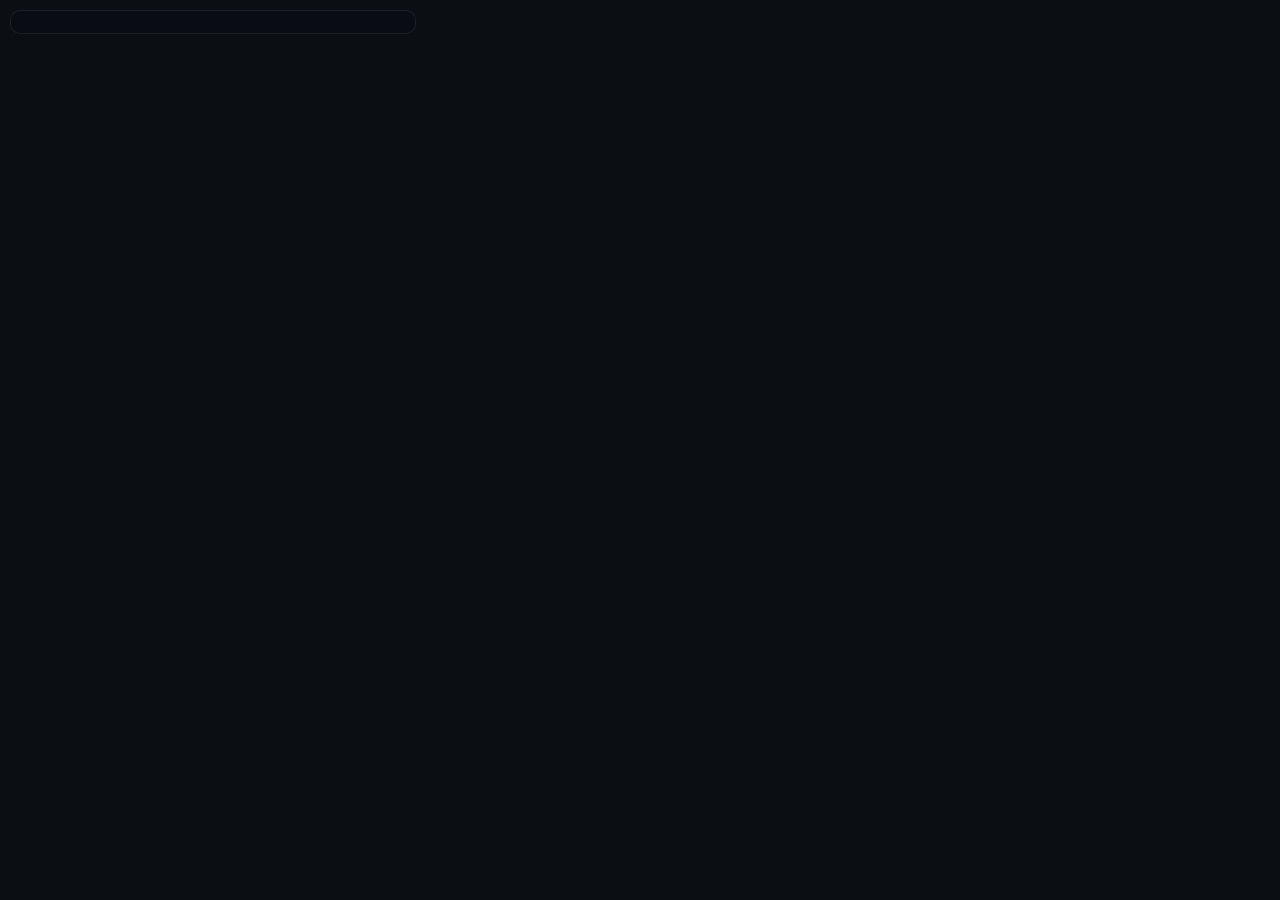
==== index.html @ c25ab72a "Improve graph visibility with white background and darker colors - Change graph background from dark" ====
<!DOCTYPE html>
<html lang="en">
<head>
  <meta charset="UTF-8" />
  <meta name="viewport" content="width=device-width,initial-scale=1,maximum-scale=1,user-scalable=no" />
  <title>BCM Spectrum Simulator</title>
  <script src="https://cdn.jsdelivr.net/npm/p5@1.9.2/lib/p5.min.js"></script>
  <script src="simulation.js"></script>
  <style>
    body { margin: 0; background:#0b0f14; color:#e8eef6; font-family: ui-sans-serif, system-ui, -apple-system, Segoe UI, Roboto, Arial; overflow: hidden; -webkit-tap-highlight-color: transparent; }

    .panel {
      position: fixed;
      left: 10px;
      top: 10px;
      width: 380px;
      background: rgba(10,14,20,0.92);
      border: 1px solid rgba(255,255,255,0.08);
      border-radius: 10px;
      padding: 12px 12px 10px;
      backdrop-filter: blur(8px);
      max-height: calc(100vh - 40px);
      overflow-y: auto;
      transition: transform 0.3s ease, opacity 0.3s ease;
      z-index: 1000;
    }

    .panel.collapsed {
      transform: translateX(calc(-100% - 20px));
      opacity: 0;
      pointer-events: none;
    }

    .panel-toggle {
      position: fixed;
      left: 10px;
      top: 10px;
      width: 44px;
      height: 44px;
      background: rgba(10,14,20,0.92);
      border: 1px solid rgba(255,255,255,0.12);
      border-radius: 8px;
      cursor: pointer;
      display: none;
      align-items: center;
      justify-content: center;
      z-index: 1001;
      backdrop-filter: blur(8px);
      font-size: 20px;
      color: #e8eef6;
      user-select: none;
      transition: left 0.3s ease;
      -webkit-tap-highlight-color: transparent;
      touch-action: manipulation;
    }

    .panel-toggle:active {
      background: #2d3d52;
    }

    .panel-toggle.panel-open {
      left: calc(min(100vw - 24px, 360px) - 44px - 10px);
    }

    .row { display:flex; justify-content:space-between; gap:10px; align-items:center; margin: 6px 0; }
    .row label { font-size: 12px; opacity: 0.9; flex-shrink: 0; }
    .row .val { font-size: 12px; opacity: 0.85; min-width: 50px; text-align:right; }
    .row input[type="range"] { flex: 1; max-width: 180px; }
    .btns { display:flex; gap:8px; margin-top:10px; flex-wrap:wrap; }
    button { background:#1b2432; color:#e8eef6; border:1px solid rgba(255,255,255,0.12); border-radius:8px; padding:7px 12px; cursor:pointer; font-size: 12px; min-height: 32px; touch-action: manipulation; }
    button:hover { background:#243247; }
    button:active { background:#2d3d52; }
    .hint { font-size: 11px; opacity: 0.75; line-height: 1.4; margin-top: 10px; padding-top: 10px; border-top: 1px solid rgba(255,255,255,0.08); }
    .mono { font-family: ui-monospace, SFMono-Regular, Menlo, Monaco, Consolas, monospace; }
    .section-title { font-size: 11px; text-transform: uppercase; letter-spacing: 0.05em; opacity: 0.6; margin: 12px 0 6px; }
    .inspector {
      margin-top: 12px;
      border-top: 1px solid rgba(255,255,255,0.10);
      padding-top: 10px;
    }
    .inspector h3 {
      margin: 0 0 8px;
      font-size: 11px;
      letter-spacing: 0.02em;
      opacity: 0.8;
      text-transform: uppercase;
    }
    .inspector pre {
      margin: 0;
      max-height: 200px;
      overflow: auto;
      font-size: 10px;
      line-height: 1.35;
      padding: 8px;
      border-radius: 6px;
      background: rgba(255,255,255,0.04);
      border: 1px solid rgba(255,255,255,0.06);
      white-space: pre-wrap;
      word-break: break-word;
    }
    canvas { display:block; }

    /* Mobile Responsive Styles */
    @media (max-width: 768px) {
      .panel {
        left: 0;
        top: 0;
        width: calc(100vw - 24px);
        max-width: 360px;
        max-height: calc(100vh - 20px);
        border-radius: 0 10px 10px 0;
      }

      .panel-toggle {
        display: flex;
        left: 10px;
      }

      .panel-toggle.panel-open {
        left: calc(min(100vw - 24px, 360px) - 54px);
      }

      .panel.collapsed + .panel-toggle {
        background: rgba(10,14,20,0.8);
      }

      .row {
        flex-wrap: wrap;
      }

      .row label {
        flex-basis: 100%;
        margin-bottom: 4px;
      }

      .row input[type="range"] {
        max-width: none;
      }

      button {
        flex: 1;
        min-width: 80px;
        padding: 10px 12px;
        font-size: 13px;
        min-height: 40px;
      }

      .btns {
        gap: 6px;
      }

      .hint {
        font-size: 10px;
      }
    }

    @media (max-width: 480px) {
      .panel {
        max-width: calc(100vw - 20px);
        padding: 10px;
      }

      .row label {
        font-size: 11px;
      }

      .row .val {
        font-size: 11px;
      }

      button {
        font-size: 12px;
        padding: 9px 10px;
      }

      .section-title {
        font-size: 10px;
        margin: 10px 0 4px;
      }
    }
  </style>
</head>
<body>
  <div class="panel" id="ui"></div>
  <div class="panel-toggle" id="panelToggle">☰</div>

<script>
/**
 * BCM Spectrum Simulator - Visual Layer
 * Uses simulation.js for core logic
 */

// ========================
// State
// ========================

let sim = null;
let explosions = [];
let paused = false;
let showHud = true;

// UI elements
let sliders = {};
let btnPause, btnReset, btnHud, btnDownload, btnTimeRange;

// Inspector state
let inspectorPre = null;
let selectedType = null;
let selectedId = null;

// Touch state for double-tap detection
let lastTapTime = 0;
const DOUBLE_TAP_DELAY = 300;

// Time-series graph state
let timeSeriesRange = 100; // 100 or 1000 days

// Config (local copy for UI binding, plus visual-specific settings)
let CFG = {
  ...BCMSimulator.DEFAULT_CFG,
  // Visual settings not in simulation module
  backgroundFade: 28,
  drawTrails: false,
  ticksPerFrame: 6,
  telemetryBins: 36,
  vaultKeyTTLBoost: 1.35,
  enableModes: true
};

// ========================
// p5.js Setup
// ========================

function setup() {
  createCanvas(windowWidth, windowHeight);
  colorMode(HSB, 360, 100, 100, 1);
  noStroke();
  initUI();
  initPanelToggle();
  initSimulation();
  background(220, 35, 8);
}

function windowResized() {
  resizeCanvas(windowWidth, windowHeight);
}

function initSimulation() {
  sim = new BCMSimulator.Simulation(CFG);
  sim.init();
  explosions = [];
  paused = false;
  btnPause.html("Pause");
  selectedType = null;
  selectedId = null;
  renderInspector();
}

// ========================
// Main Draw Loop
// ========================

function draw() {
  // Background fade
  fill(220, 35, 8, CFG.backgroundFade / 255);
  rect(0, 0, width, height);

  // Run simulation
  if (!paused) {
    for (let i = 0; i < CFG.ticksPerFrame; i++) {
      sim.stepTick();
      if (sim.lastExplosions && sim.lastExplosions.length) {
        for (const v of sim.lastExplosions) {
          spawnExplosion(v);
        }
        sim.lastExplosions.length = 0;
      }
    }
  }

  // Update explosion ages
  for (const e of explosions) e.age += 1;
  explosions = explosions.filter(e => e.age < e.life);

  // Draw voids
  drawVoids();

  // Draw explosions
  drawExplosions();

  // Draw agents
  drawAgents();

  // Draw selection highlight
  drawSelection();

  // Draw HUD
  if (showHud) {
    drawHUD();
  }

  // Apply UI changes
  applyUI();
}

// ========================
// Drawing Functions
// ========================

function drawVoids() {
  for (const v of sim.voids) {
    if (v.state !== "active") continue;

    const px = map(v.x, 0, CFG.arenaSize, 0, width);
    const py = map(v.y, 0, CFG.arenaSize, 0, height);
    const hue = v.val;
    const urg = v.urgency();
    const bright = BCMSimulator.clamp(30 + urg / 2, 30, 100);

    // Draw X shape for voids
    stroke(hue, 80, bright, 0.9);
    strokeWeight(2);
    line(px - 6, py - 6, px + 6, py + 6);
    line(px - 6, py + 6, px + 6, py - 6);
    noStroke();
  }
}

function spawnExplosion(v) {
  const sparks = [];
  const sparkCount = 18;
  for (let i = 0; i < sparkCount; i++) {
    sparks.push({
      a: Math.random() * TWO_PI,
      r: 0.35 + Math.random() * 0.85,
      w: 0.6 + Math.random() * 1.8,
      delay: Math.random() * 0.18
    });
  }

  explosions.push({
    x: v.x,
    y: v.y,
    age: 0,
    life: 36,
    hue: v.val,
    sparks
  });
}

function drawExplosions() {
  if (!explosions.length) return;
  const maxR = map(CFG.blastRadius, 0, CFG.arenaSize, 0, Math.min(width, height));

  for (const e of explosions) {
    const px = map(e.x, 0, CFG.arenaSize, 0, width);
    const py = map(e.y, 0, CFG.arenaSize, 0, height);
    const t = BCMSimulator.clamp(e.age / e.life, 0, 1);
    const te = easeOutCubic(t);
    const ringR = lerp(8, maxR, te);

    push();
    blendMode(ADD);

    // Expanding glow
    noStroke();
    fill(e.hue, 80, 100, 0.38 * (1 - t));
    circle(px, py, ringR * 2.1);

    // Shock ring
    stroke(e.hue, 40, 100, 0.6 * (1 - t));
    strokeWeight(2 + 3 * (1 - t));
    noFill();
    circle(px, py, ringR * 2);

    // Core flash
    noStroke();
    fill(0, 0, 100, 0.7 * (1 - t));
    circle(px, py, lerp(22, 4, te));

    // Sparks
    stroke(e.hue, 90, 100, 0.8 * (1 - t));
    for (const s of e.sparks) {
      const sp = (t - s.delay) / (1 - s.delay);
      if (sp <= 0) continue;
      const tt = BCMSimulator.clamp(sp, 0, 1);
      const len = maxR * s.r * tt;
      const sx = px + Math.cos(s.a) * (len * 0.2);
      const sy = py + Math.sin(s.a) * (len * 0.2);
      const ex = px + Math.cos(s.a) * len;
      const ey = py + Math.sin(s.a) * len;
      strokeWeight(s.w * (1 - tt));
      line(sx, sy, ex, ey);
    }

    pop();
  }
}

function drawAgents() {
  for (const a of sim.agents) {
    if (!a.alive) continue;

    const px = map(a.x, 0, CFG.arenaSize, 0, width);
    const py = map(a.y, 0, CFG.arenaSize, 0, height);

    // Calculate stress level from remembered voids
    let maxUrg = 0;
    for (const m of a.voidMem) maxUrg = Math.max(maxUrg, m.urgency || 0);
    const t = BCMSimulator.clamp(maxUrg / 100.0, 0, 1);

    // Hue: blue (calm) -> red (stressed)
    const hue = lerpHue(220, 0, t);
    const alpha = a.sleeping ? 0.25 : 0.75;

    // Mode affects saturation and brightness
    const sat = a.sleeping ? 10 : (a.mode === "vault" ? 55 : 75);
    const bri = a.sleeping ? 70 : (a.mode === "vault" ? 85 : 92);

    fill(hue, sat, bri, alpha);
    circle(px, py, a.sleeping ? 7 : 9);

    // Mode indicator - distinct shapes for visibility
    if (!a.sleeping) {
      if (a.mode === "vault") {
        // Green diamond for vault (key storage)
        fill(140, 80, 95, 1.0);
        stroke(140, 90, 60, 1.0);
        strokeWeight(1);
        push();
        translate(px + 8, py - 8);
        rotate(PI / 4);
        rectMode(CENTER);
        rect(0, 0, 6, 6);
        pop();
        noStroke();
      } else {
        // Orange/yellow circle for router (information sharing)
        fill(35, 90, 100, 1.0);
        stroke(25, 100, 70, 1.0);
        strokeWeight(1);
        circle(px + 8, py - 8, 7);
        noStroke();
      }
    }
  }
}

function drawSelection() {
  if (selectedType === "agent") {
    const a = sim.agents.find(x => x.id === selectedId);
    if (a) {
      const px = map(a.x, 0, CFG.arenaSize, 0, width);
      const py = map(a.y, 0, CFG.arenaSize, 0, height);
      noFill();
      stroke(0, 0, 100, 0.9);
      strokeWeight(2);
      circle(px, py, 18);
      noStroke();
    }
  } else if (selectedType === "void") {
    const v = sim.voidMap.get(selectedId);
    if (v && v.state === "active") {
      const px = map(v.x, 0, CFG.arenaSize, 0, width);
      const py = map(v.y, 0, CFG.arenaSize, 0, height);
      noFill();
      stroke(0, 0, 100, 0.9);
      strokeWeight(2);
      circle(px, py, 22);
      noStroke();
    }
  }
}

function drawHUD() {
  const pop = sim.agents.length;
  const voids = sim.voids.filter(v => v.state === "active").length;
  const active = sim.agents.filter(a => a.alive && !a.sleeping).length;
  const vaults = sim.agents.filter(a => a.mode === "vault").length;
  const routers = sim.agents.filter(a => a.mode === "router").length;

  const ent = sim.computeEntropyProxy();
  const cov = sim.computeCoverage();

  // Responsive HUD sizing
  const isMobile = width < 768;
  const hudWidth = isMobile ? Math.min(width - 20, 280) : 350;
  const timeSeriesHeight = isMobile ? 100 : 140;
  const baseHudHeight = isMobile ? 135 : 155;
  const hudHeight = baseHudHeight + timeSeriesHeight + 10;
  const fontSize = isMobile ? 10 : 12;
  const hudX = width - hudWidth - 10;
  const hudY = 10;

  // Background panel
  fill(0, 0, 100, 0.88);
  rect(hudX, hudY, hudWidth, hudHeight, 10);

  // Text
  fill(220, 20, 10, 1);
  textSize(fontSize);
  textAlign(LEFT, TOP);

  const stats = sim.currentDayStats;

  let content;
  if (isMobile) {
    // Compact mobile version
    content = `Day: ${sim.day}  Tick: ${sim.tick}\n` +
      `Pop: ${pop}  Active: ${active}\n` +
      `V:${vaults} R:${routers}  Voids: ${voids}\n` +
      `Entropy: ${ent.toFixed(0)}  Cov: ${(cov * 100).toFixed(1)}%\n` +
      `Tel: ${sim.dayStats.length} days  [${timeSeriesRange}d]`;
  } else {
    // Full desktop version
    const bhLine = stats
      ? `Behavior: shareGate=${stats.behavior.shareSuppressedByGate} routerGenSkip=${stats.behavior.routerGenSolveSkipped}`
      : "Behavior: (n/a)";

    content = `Day: ${sim.day}   Tick: ${sim.tick}\n` +
      `Pop: ${pop}   Active: ${active}\n` +
      `Modes: vault=${vaults} router=${routers}\n` +
      `Voids: ${voids}   Entropy~: ${ent.toFixed(0)}\n` +
      `Coverage: ${(cov * 100).toFixed(1)}%\n` +
      `${bhLine}\n` +
      `Telemetry days: ${sim.dayStats.length}  [Range: ${timeSeriesRange}d]`;
  }

  text(content, hudX + 10, hudY + 8);

  // Spectrum mini-chart
  const spectrumY = hudY + baseHudHeight - 18;
  drawSpectrumChart(hudX + 10, spectrumY, hudWidth - 20, isMobile ? 12 : 14);

  // Time-series emergence graphs
  const graphY = hudY + baseHudHeight + 5;
  drawTimeSeriesGraphs(hudX + 10, graphY, hudWidth - 20, timeSeriesHeight - 10);
}

function drawTimeSeriesGraphs(x0, y0, w, h) {
  const dayData = sim.dayStats;
  if (dayData.length < 2) {
    // Not enough data yet
    fill(220, 15, 30, 0.8);
    textSize(11);
    textAlign(CENTER, CENTER);
    text("Collecting data...", x0 + w / 2, y0 + h / 2);
    textAlign(LEFT, TOP);
    return;
  }

  // Determine visible range
  const rangeEnd = dayData.length;
  const rangeStart = Math.max(0, rangeEnd - timeSeriesRange);
  const visibleData = dayData.slice(rangeStart, rangeEnd);

  if (visibleData.length < 2) return;

  // Graph layout: 3 stacked mini-graphs
  const graphCount = 3;
  const graphH = (h - 20) / graphCount;
  const graphGap = 2;

  // Graph 1: Coverage (0-100%)
  drawMiniGraph(
    x0, y0, w, graphH,
    visibleData,
    d => (d.coverage || 0) * 100,
    { label: "Coverage %", color: [140, 70, 85], min: 0, max: 100 }
  );

  // Graph 2: Solve vs Explode rate
  drawMiniGraph(
    x0, y0 + graphH + graphGap, w, graphH,
    visibleData,
    d => {
      const total = (d.voids?.solved || 0) + (d.voids?.exploded || 0);
      if (total === 0) return 50;
      return ((d.voids?.solved || 0) / total) * 100;
    },
    { label: "Solve Rate %", color: [200, 60, 80], min: 0, max: 100 }
  );

  // Graph 3: Population
  const maxPop = Math.max(...visibleData.map(d => d.popEnd || 0), 10);
  drawMiniGraph(
    x0, y0 + 2 * (graphH + graphGap), w, graphH,
    visibleData,
    d => d.popEnd || 0,
    { label: "Population", color: [30, 70, 85], min: 0, max: maxPop }
  );

  // X-axis label (day range) - dark text
  fill(220, 15, 25, 0.9);
  textSize(9);
  textAlign(LEFT, TOP);
  const startDay = visibleData[0]?.day || 0;
  const endDay = visibleData[visibleData.length - 1]?.day || 0;
  text(`Day ${startDay}`, x0, y0 + h - 10);
  textAlign(RIGHT, TOP);
  text(`Day ${endDay}`, x0 + w, y0 + h - 10);
  textAlign(LEFT, TOP);
}

function drawMiniGraph(x0, y0, w, h, data, accessor, opts) {
  const { label, color, min, max } = opts;
  const [hue, sat, bri] = color;

  // White background
  fill(0, 0, 98, 0.95);
  noStroke();
  rect(x0, y0, w, h, 3);

  // Reference lines at 25%, 50%, 75% for percentage graphs
  if (max === 100) {
    stroke(220, 5, 75, 0.6);
    strokeWeight(0.5);
    for (const pct of [25, 50, 75]) {
      const ly = y0 + h - (pct / 100) * h;
      line(x0, ly, x0 + w, ly);
    }
  }

  // Draw the line - darker, more saturated
  stroke(hue, sat + 10, bri - 30, 1);
  strokeWeight(2);
  noFill();
  beginShape();
  for (let i = 0; i < data.length; i++) {
    const val = accessor(data[i]);
    const clampedVal = Math.max(min, Math.min(max, val));
    const px = x0 + (i / (data.length - 1)) * w;
    const py = y0 + h - ((clampedVal - min) / (max - min)) * h;
    vertex(px, py);
  }
  endShape();
  noStroke();

  // Current value dot
  const lastVal = accessor(data[data.length - 1]);
  const clampedLast = Math.max(min, Math.min(max, lastVal));
  const lastX = x0 + w;
  const lastY = y0 + h - ((clampedLast - min) / (max - min)) * h;
  fill(hue, sat + 10, bri - 30, 1);
  ellipse(lastX - 2, lastY, 6, 6);

  // Label - dark text on white background
  fill(hue, sat + 10, 25, 1);
  textSize(9);
  textAlign(LEFT, TOP);
  text(`${label}: ${lastVal.toFixed(1)}`, x0 + 3, y0 + 2);
}

function drawSpectrumChart(x0, y0, w, h) {
  const bins = CFG.telemetryBins || 36;
  const vb = new Array(bins).fill(0);
  const kb = new Array(bins).fill(0);

  for (const v of sim.voids) {
    if (v.state !== "active") continue;
    const idx = Math.floor((v.val / 360) * bins);
    vb[BCMSimulator.clamp(idx, 0, bins - 1)]++;
  }

  for (const a of sim.agents) {
    for (const k of a.keys) {
      const idx = Math.floor((k.val / 360) * bins);
      kb[BCMSimulator.clamp(idx, 0, bins - 1)]++;
    }
  }

  const maxV = Math.max(1, ...vb);
  const maxK = Math.max(1, ...kb);

  // Void histogram bars
  for (let i = 0; i < bins; i++) {
    const x = x0 + (i / bins) * w;
    const bw = w / bins;
    const hh = (vb[i] / maxV) * h;
    fill(i * (360 / bins), 70, 90, 0.55);
    rect(x, y0 + (h - hh), bw, hh);
  }

  // Key distribution line
  stroke(120, 10, 95, 0.8);
  strokeWeight(1);
  noFill();
  beginShape();
  for (let i = 0; i < bins; i++) {
    const x = x0 + (i + 0.5) / bins * w;
    const yy = y0 + h - (kb[i] / maxK) * h;
    vertex(x, yy);
  }
  endShape();
  noStroke();
}

function lerpHue(h1, h2, t) {
  return h1 + (h2 - h1) * t;
}

function easeOutCubic(t) {
  return 1 - Math.pow(1 - t, 3);
}

// ========================
// UI Controls
// ========================

function initUI() {
  const ui = select("#ui");
  ui.html("");

  const mkSlider = (name, label, min, max, value, step = 1) => {
    const row = createDiv("").addClass("row").parent(ui);
    createElement("label", label).parent(row);
    const s = createSlider(min, max, value, step).parent(row);
    const v = createSpan(String(value)).addClass("val mono").parent(row);
    sliders[name] = { s, v };
  };

  createElement("div", "Simulation").addClass("section-title").parent(ui);
  mkSlider("ticksPerFrame", "Speed", 1, 40, CFG.ticksPerFrame, 1);
  mkSlider("targetVoids", "Target voids", 5, 100, CFG.targetVoids, 1);
  mkSlider("voidHp", "Void HP", 1, 160, CFG.voidHp, 1);
  mkSlider("maxPop", "Max population", 10, 500, CFG.maxPop, 10);

  createElement("div", "Keys & Memory").addClass("section-title").parent(ui);
  mkSlider("maxMem", "Memory capacity", 10, 200, CFG.maxMem, 5);
  mkSlider("keyTTLMax", "Key TTL (days)", 2, 60, CFG.keyTTLMax, 1);
  mkSlider("matchEps", "Match tolerance", 0, 12, CFG.matchEps, 1);

  createElement("div", "Explosions").addClass("section-title").parent(ui);
  mkSlider("blastRadius", "Blast radius", 40, 260, CFG.blastRadius, 5);
  mkSlider("kDeath", "Blast lethality", 0.00, 0.60, CFG.kDeath, 0.01);

  // Buttons
  const btnRow = createDiv("").addClass("btns").parent(ui);
  btnPause = createButton("Pause").parent(btnRow).mousePressed(() => {
    paused = !paused;
    btnPause.html(paused ? "Resume" : "Pause");
  });
  btnReset = createButton("Reset").parent(btnRow).mousePressed(() => {
    initSimulation();
  });
  btnHud = createButton("Toggle HUD").parent(btnRow).mousePressed(() => {
    showHud = !showHud;
  });
  btnDownload = createButton("Download Telemetry").parent(btnRow).mousePressed(() => {
    downloadTelemetry();
  });
  btnTimeRange = createButton("Graph: 100d").parent(btnRow).mousePressed(() => {
    timeSeriesRange = timeSeriesRange === 100 ? 1000 : 100;
    btnTimeRange.html(`Graph: ${timeSeriesRange}d`);
  });

  // Hints
  createDiv(`<div class="hint">
    <b>Controls:</b> Space=pause, R=reset, Click/Tap=inspect<br/>
    <b>Mobile:</b> Double-tap canvas to pause/resume<br/>
    <b>Agent color:</b> <span style="color:#7af">●</span> Calm
    <span style="color:#f77">●</span> Stressed
    <span style="color:#888">●</span> Sleeping<br/>
    <b>Mode marker:</b> <span style="color:#5d5; font-weight:bold">◆</span> Vault (diverse keys)
    <span style="color:#fa0">●</span> Router (clustered)<br/>
    <b>X</b> = Void (color = spectrum type, brightness = urgency)
  </div>`).parent(ui);

  // Inspector
  initInspectorUI(ui);
}

function initPanelToggle() {
  const toggleBtn = document.getElementById("panelToggle");
  const panel = document.getElementById("ui");
  let panelCollapsed = false;

  toggleBtn.addEventListener("click", (e) => {
    e.stopPropagation();
    e.preventDefault();
    panelCollapsed = !panelCollapsed;
    if (panelCollapsed) {
      panel.classList.add("collapsed");
      toggleBtn.textContent = "☰";
      toggleBtn.classList.remove("panel-open");
    } else {
      panel.classList.remove("collapsed");
      toggleBtn.textContent = "✕";
      toggleBtn.classList.add("panel-open");
    }
  });

  // Also handle touch events explicitly
  toggleBtn.addEventListener("touchend", (e) => {
    e.stopPropagation();
    e.preventDefault();
    panelCollapsed = !panelCollapsed;
    if (panelCollapsed) {
      panel.classList.add("collapsed");
      toggleBtn.textContent = "☰";
      toggleBtn.classList.remove("panel-open");
    } else {
      panel.classList.remove("collapsed");
      toggleBtn.textContent = "✕";
      toggleBtn.classList.add("panel-open");
    }
  });

  // Auto-collapse on mobile initially
  if (window.innerWidth <= 768) {
    panelCollapsed = true;
    panel.classList.add("collapsed");
    toggleBtn.textContent = "☰";
  }
}

function applyUI() {
  const get = (k) => sliders[k].s.value();

  CFG.ticksPerFrame = Number(get("ticksPerFrame"));
  CFG.targetVoids = Number(get("targetVoids"));
  CFG.voidHp = Number(get("voidHp"));
  CFG.maxPop = Number(get("maxPop"));
  CFG.maxMem = Number(get("maxMem"));
  CFG.keyTTLMax = Number(get("keyTTLMax"));
  CFG.matchEps = Number(get("matchEps"));
  CFG.blastRadius = Number(get("blastRadius"));
  CFG.kDeath = Number(get("kDeath"));

  // Update slider value displays
  for (const k of Object.keys(sliders)) {
    sliders[k].v.html(String(sliders[k].s.value()));
  }

  // Apply to simulation config
  sim.cfg.targetVoids = CFG.targetVoids;
  sim.cfg.voidHp = CFG.voidHp;
  sim.cfg.maxPop = CFG.maxPop;
  sim.cfg.maxMem = CFG.maxMem;
  sim.cfg.keyTTLMax = CFG.keyTTLMax;
  sim.cfg.matchEps = CFG.matchEps;
  sim.cfg.blastRadius = CFG.blastRadius;
  sim.cfg.kDeath = CFG.kDeath;

  // Live apply to existing agents
  for (const a of sim.agents) {
    if (a.totalMem !== CFG.maxMem) {
      a.totalMem = CFG.maxMem;
      a.recomputeCaps();
    }
    for (const key of a.keys) {
      if (CFG.enableModes && a.mode === "vault") {
        key.ttlMax = Math.round(CFG.keyTTLMax * CFG.vaultKeyTTLBoost);
      } else {
        key.ttlMax = CFG.keyTTLMax;
      }
      key.ttl = Math.min(key.ttl, key.ttlMax);
    }
  }

  renderInspector();
}

// ========================
// Inspector
// ========================

function initInspectorUI(parentDiv) {
  const wrap = createDiv("").addClass("inspector").parent(parentDiv);
  createElement("h3", "Inspector").parent(wrap);
  inspectorPre = createElement("pre", "Click an agent or void to inspect.\nTip: Shift-click to pin selection.")
    .addClass("mono")
    .parent(wrap);
}

function renderInspector() {
  if (!inspectorPre) return;

  if (!selectedType) {
    inspectorPre.html("Click an agent or void to inspect.\nTip: Shift-click to pin selection.");
    return;
  }

  if (selectedType === "agent") {
    const a = sim.agents.find(x => x.id === selectedId);
    if (!a) {
      inspectorPre.html("Selected agent no longer exists.");
      selectedType = null;
      selectedId = null;
      return;
    }

    const sampleKeys = a.keys.slice(-8).map(k => ({
      val: k.val,
      ttl: k.ttl,
      uses: k.uses
    }));

    const sampleVoids = a.voidMem
      .slice()
      .sort((x, y) => (y.urgency || 0) - (x.urgency || 0))
      .slice(0, 6)
      .map(m => ({
        voidId: m.voidId,
        val: m.val,
        urg: +(m.urgency || 0).toFixed(1)
      }));

    const obj = {
      id: a.id,
      mode: a.mode,
      ageDays: a.ageDays,
      sleeping: a.sleeping,
      energy: +a.energy.toFixed(1),
      agentValue: a.agentValue,
      keys: { count: a.keys.length, max: a.maxKeys, sample: sampleKeys },
      voidMem: { count: a.voidMem.length, max: a.maxVoidMem, sample: sampleVoids }
    };

    inspectorPre.html(JSON.stringify(obj, null, 2));
    return;
  }

  if (selectedType === "void") {
    const v = sim.voidMap.get(selectedId);
    if (!v || v.state !== "active") {
      inspectorPre.html("Selected void no longer exists.");
      selectedType = null;
      selectedId = null;
      return;
    }

    const obj = {
      id: v.id,
      val: v.val,
      hp: +v.hp.toFixed(1),
      hpMax: v.hpMax,
      lifespan: v.lifespan,
      lifespanMax: v.lifespanMax,
      urgency: +v.urgency().toFixed(1)
    };

    inspectorPre.html(JSON.stringify(obj, null, 2));
  }
}

function pickEntityAt(mx, my) {
  const THR_AGENT = 12;
  const THR_VOID = 16;

  let best = null;
  let bestD = Infinity;

  // Check agents
  for (const a of sim.agents) {
    if (!a.alive) continue;
    const px = map(a.x, 0, CFG.arenaSize, 0, width);
    const py = map(a.y, 0, CFG.arenaSize, 0, height);
    const d = Math.hypot(mx - px, my - py);
    if (d < THR_AGENT && d < bestD) {
      best = { type: "agent", id: a.id };
      bestD = d;
    }
  }

  // Check voids
  for (const v of sim.voids) {
    if (v.state !== "active") continue;
    const px = map(v.x, 0, CFG.arenaSize, 0, width);
    const py = map(v.y, 0, CFG.arenaSize, 0, height);
    const d = Math.hypot(mx - px, my - py);
    if (d < THR_VOID && d < bestD) {
      best = { type: "void", id: v.id };
      bestD = d;
    }
  }

  return best;
}

// ========================
// Telemetry Download
// ========================

function downloadTelemetry() {
  const telemetry = {
    meta: {
      version: "bcm-sim-v2.0",
      downloadedAtISO: new Date().toISOString()
    },
    config: { ...CFG },
    days: sim.dayStats,
    live: {
      day: sim.day,
      tick: sim.tick,
      pop: sim.agents.length,
      voids: sim.voids.filter(v => v.state === "active").length,
      coverage: sim.computeCoverage(),
      entropyProxy: sim.computeEntropyProxy()
    }
  };

  const json = JSON.stringify(telemetry, null, 2);
  const blob = new Blob([json], { type: "application/json" });
  const url = URL.createObjectURL(blob);

  const a = document.createElement("a");
  a.href = url;
  a.download = `bcm_telemetry_${new Date().toISOString().replace(/[:.]/g, '-')}.json`;
  document.body.appendChild(a);
  a.click();
  a.remove();
  URL.revokeObjectURL(url);
}

// ========================
// Keyboard & Mouse
// ========================

function keyPressed() {
  if (key === ' ') {
    paused = !paused;
    btnPause.html(paused ? "Resume" : "Pause");
  }
  if (key === 'r' || key === 'R') {
    initSimulation();
  }
}

function mousePressed() {
  handlePointerPress(mouseX, mouseY);
}

function touchStarted() {
  // Use p5.js touch coordinates
  if (touches.length > 0) {
    const touchX = touches[0].x;
    const touchY = touches[0].y;

    // Check if touch is on UI panel - allow default behavior
    const uiEl = document.getElementById("ui");
    const rect = uiEl.getBoundingClientRect();
    if (touchX >= rect.left && touchX <= rect.right && touchY >= rect.top && touchY <= rect.bottom) {
      return true; // Allow default behavior for panel interactions
    }

    // Check if touch is on toggle button - allow default behavior
    const toggleEl = document.getElementById("panelToggle");
    const toggleRect = toggleEl.getBoundingClientRect();
    if (touchX >= toggleRect.left && touchX <= toggleRect.right && touchY >= toggleRect.top && touchY <= toggleRect.bottom) {
      return true; // Allow default behavior for toggle button
    }

    // Touch is on canvas - handle it
    handlePointerPress(touchX, touchY);
    return false; // Prevent default only for canvas touches
  }
  return true;
}

function handlePointerPress(x, y) {
  // Double-tap detection for mobile (pause/resume)
  const currentTime = millis();
  if (currentTime - lastTapTime < DOUBLE_TAP_DELAY && width <= 768) {
    paused = !paused;
    btnPause.html(paused ? "Resume" : "Pause");
    lastTapTime = 0; // Reset to prevent triple-tap
    return;
  }
  lastTapTime = currentTime;

  const hit = pickEntityAt(x, y);
  if (!hit) {
    selectedType = null;
    selectedId = null;
    renderInspector();
    return;
  }

  selectedType = hit.type;
  selectedId = hit.id;
  renderInspector();
}
</script>
</body>
</html>
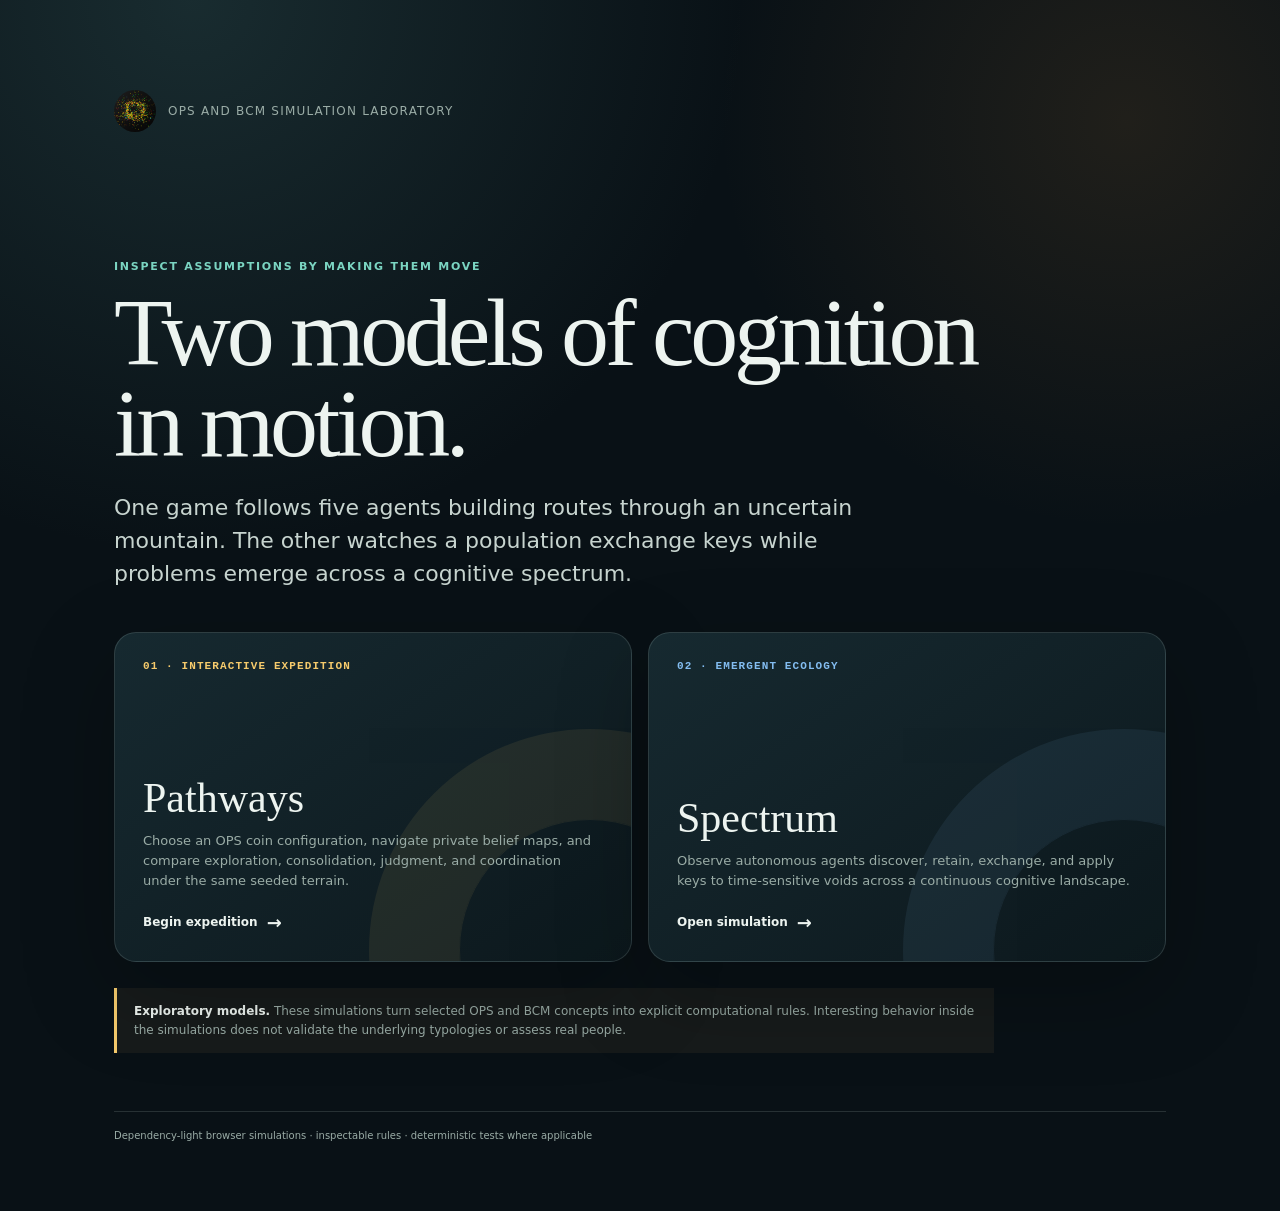
==== commit d85b3685: "Add Pathways expedition simulator prototype" ====
--- a/index.html
+++ b/index.html
@@ -1,1086 +1,71 @@
-<!DOCTYPE html>
+<!doctype html>
 <html lang="en">
 <head>
-  <meta charset="UTF-8" />
-  <meta name="viewport" content="width=device-width,initial-scale=1,maximum-scale=1,user-scalable=no" />
-  <title>BCM Spectrum Simulator</title>
-  <script src="https://cdn.jsdelivr.net/npm/p5@1.9.2/lib/p5.min.js"></script>
-  <script src="simulation.js"></script>
+  <meta charset="utf-8">
+  <meta name="viewport" content="width=device-width, initial-scale=1">
+  <meta name="theme-color" content="#0a1217">
+  <title>OPS and BCM Simulators</title>
+  <link rel="icon" href="favicon.ico">
   <style>
-    body { margin: 0; background:#0b0f14; color:#e8eef6; font-family: ui-sans-serif, system-ui, -apple-system, Segoe UI, Roboto, Arial; overflow: hidden; -webkit-tap-highlight-color: transparent; }
-
-    .panel {
-      position: fixed;
-      left: 10px;
-      top: 10px;
-      width: 380px;
-      background: rgba(10,14,20,0.92);
-      border: 1px solid rgba(255,255,255,0.08);
-      border-radius: 10px;
-      padding: 12px 12px 10px;
-      backdrop-filter: blur(8px);
-      max-height: calc(100vh - 40px);
-      overflow-y: auto;
-      transition: transform 0.3s ease, opacity 0.3s ease;
-      z-index: 1000;
-    }
-
-    .panel.collapsed {
-      transform: translateX(calc(-100% - 20px));
-      opacity: 0;
-      pointer-events: none;
-    }
-
-    .panel-toggle {
-      position: fixed;
-      left: 10px;
-      top: 10px;
-      width: 44px;
-      height: 44px;
-      background: rgba(10,14,20,0.92);
-      border: 1px solid rgba(255,255,255,0.12);
-      border-radius: 8px;
-      cursor: pointer;
-      display: none;
-      align-items: center;
-      justify-content: center;
-      z-index: 1001;
-      backdrop-filter: blur(8px);
-      font-size: 20px;
-      color: #e8eef6;
-      user-select: none;
-      transition: left 0.3s ease;
-      -webkit-tap-highlight-color: transparent;
-      touch-action: manipulation;
-    }
-
-    .panel-toggle:active {
-      background: #2d3d52;
-    }
-
-    .panel-toggle.panel-open {
-      left: calc(min(100vw - 24px, 360px) - 44px - 10px);
-    }
-
-    .row { display:flex; justify-content:space-between; gap:10px; align-items:center; margin: 6px 0; }
-    .row label { font-size: 12px; opacity: 0.9; flex-shrink: 0; }
-    .row .val { font-size: 12px; opacity: 0.85; min-width: 50px; text-align:right; }
-    .row input[type="range"] { flex: 1; max-width: 180px; }
-    .btns { display:flex; gap:8px; margin-top:10px; flex-wrap:wrap; }
-    button { background:#1b2432; color:#e8eef6; border:1px solid rgba(255,255,255,0.12); border-radius:8px; padding:7px 12px; cursor:pointer; font-size: 12px; min-height: 32px; touch-action: manipulation; }
-    button:hover { background:#243247; }
-    button:active { background:#2d3d52; }
-    .hint { font-size: 11px; opacity: 0.75; line-height: 1.4; margin-top: 10px; padding-top: 10px; border-top: 1px solid rgba(255,255,255,0.08); }
-    .mono { font-family: ui-monospace, SFMono-Regular, Menlo, Monaco, Consolas, monospace; }
-    .section-title { font-size: 11px; text-transform: uppercase; letter-spacing: 0.05em; opacity: 0.6; margin: 12px 0 6px; }
-    .inspector {
-      margin-top: 12px;
-      border-top: 1px solid rgba(255,255,255,0.10);
-      padding-top: 10px;
-    }
-    .inspector h3 {
-      margin: 0 0 8px;
-      font-size: 11px;
-      letter-spacing: 0.02em;
-      opacity: 0.8;
-      text-transform: uppercase;
-    }
-    .inspector pre {
-      margin: 0;
-      max-height: 200px;
-      overflow: auto;
-      font-size: 10px;
-      line-height: 1.35;
-      padding: 8px;
-      border-radius: 6px;
-      background: rgba(255,255,255,0.04);
-      border: 1px solid rgba(255,255,255,0.06);
-      white-space: pre-wrap;
-      word-break: break-word;
-    }
-    canvas { display:block; }
-
-    /* Mobile Responsive Styles */
-    @media (max-width: 768px) {
-      .panel {
-        left: 0;
-        top: 0;
-        width: calc(100vw - 24px);
-        max-width: 360px;
-        max-height: calc(100vh - 20px);
-        border-radius: 0 10px 10px 0;
-      }
-
-      .panel-toggle {
-        display: flex;
-        left: 10px;
-      }
-
-      .panel-toggle.panel-open {
-        left: calc(min(100vw - 24px, 360px) - 54px);
-      }
-
-      .panel.collapsed + .panel-toggle {
-        background: rgba(10,14,20,0.8);
-      }
-
-      .row {
-        flex-wrap: wrap;
-      }
-
-      .row label {
-        flex-basis: 100%;
-        margin-bottom: 4px;
-      }
-
-      .row input[type="range"] {
-        max-width: none;
-      }
-
-      button {
-        flex: 1;
-        min-width: 80px;
-        padding: 10px 12px;
-        font-size: 13px;
-        min-height: 40px;
-      }
-
-      .btns {
-        gap: 6px;
-      }
-
-      .hint {
-        font-size: 10px;
-      }
-    }
-
-    @media (max-width: 480px) {
-      .panel {
-        max-width: calc(100vw - 20px);
-        padding: 10px;
-      }
-
-      .row label {
-        font-size: 11px;
-      }
-
-      .row .val {
-        font-size: 11px;
-      }
-
-      button {
-        font-size: 12px;
-        padding: 9px 10px;
-      }
-
-      .section-title {
-        font-size: 10px;
-        margin: 10px 0 4px;
-      }
-    }
+    :root { color-scheme: dark; --bg:#091116; --surface:#112027; --line:rgba(220,240,233,.14); --text:#edf4f0; --muted:#9aacA6; --gold:#f6cb6c; --teal:#7bd5c2; }
+    * { box-sizing:border-box; }
+    body { margin:0; min-height:100vh; color:var(--text); background:radial-gradient(circle at 15% 0%, rgba(67,116,117,.27), transparent 34%),radial-gradient(circle at 88% 10%, rgba(147,101,48,.17), transparent 26%),var(--bg); font-family:Inter,ui-sans-serif,system-ui,-apple-system,"Segoe UI",sans-serif; }
+    main { width:min(1180px,100%); margin:0 auto; padding:clamp(30px,7vw,92px) clamp(18px,5vw,64px) 70px; }
+    .brand { display:flex; align-items:center; gap:12px; margin-bottom:clamp(60px,10vw,130px); color:var(--muted); font-size:12px; letter-spacing:.1em; text-transform:uppercase; }
+    .brand img { width:42px; height:42px; object-fit:contain; border-radius:50%; }
+    .eyebrow { margin:0 0 14px; color:var(--teal); font-size:11px; font-weight:800; letter-spacing:.16em; text-transform:uppercase; }
+    h1,h2 { margin-top:0; font-family:Georgia,"Times New Roman",serif; font-weight:500; }
+    h1 { max-width:900px; margin-bottom:22px; font-size:clamp(48px,8vw,96px); line-height:.95; letter-spacing:-.045em; }
+    .lede { max-width:760px; margin-bottom:42px; color:#c7d4cf; font-size:clamp(17px,2.2vw,22px); line-height:1.5; }
+    .sim-grid { display:grid; grid-template-columns:repeat(2,minmax(0,1fr)); gap:16px; }
+    .sim-card { position:relative; display:grid; min-height:330px; padding:28px; overflow:hidden; border:1px solid var(--line); border-radius:22px; color:inherit; background:linear-gradient(145deg,rgba(23,43,50,.96),rgba(13,25,30,.96)); text-decoration:none; box-shadow:0 30px 90px rgba(0,0,0,.25); transition:transform .18s ease,border-color .18s ease; }
+    .sim-card:hover { transform:translateY(-4px); border-color:rgba(246,203,108,.45); }
+    .sim-card::after { content:""; position:absolute; width:260px; height:260px; right:-90px; bottom:-120px; border:1px solid currentColor; border-radius:50%; opacity:.08; box-shadow:0 0 0 45px currentColor,0 0 0 90px currentColor; }
+    .sim-card.pathways { color:var(--gold); }
+    .sim-card.spectrum { color:#83bdf1; }
+    .card-index { color:currentColor; font:700 11px/1 ui-monospace,monospace; letter-spacing:.1em; }
+    .card-copy { align-self:end; position:relative; z-index:1; color:var(--text); }
+    .card-copy h2 { margin-bottom:9px; font-size:clamp(28px,4vw,42px); }
+    .card-copy p { max-width:460px; margin:0 0 20px; color:var(--muted); font-size:13px; line-height:1.55; }
+    .enter { display:inline-flex; align-items:center; gap:9px; color:currentColor; font-size:12px; font-weight:800; }
+    .enter::after { content:"→"; font-size:18px; transition:transform .15s ease; }
+    .sim-card:hover .enter::after { transform:translateX(4px); }
+    .notice { max-width:880px; margin-top:26px; padding:14px 17px; border-left:3px solid var(--gold); color:var(--muted); background:rgba(246,203,108,.055); font-size:12px; line-height:1.55; }
+    .notice strong { color:var(--text); }
+    footer { margin-top:58px; padding-top:18px; border-top:1px solid var(--line); color:var(--muted); font-size:10px; }
+    @media (max-width:760px) { .brand { margin-bottom:70px; } .sim-grid { grid-template-columns:1fr; } .sim-card { min-height:270px; } }
+    @media (prefers-reduced-motion:reduce) { * { transition-duration:.01ms !important; } }
   </style>
 </head>
 <body>
-  <div class="panel" id="ui"></div>
-  <div class="panel-toggle" id="panelToggle">☰</div>
+  <main>
+    <div class="brand"><img src="logo.png" alt="">OPS and BCM simulation laboratory</div>
+    <p class="eyebrow">Inspect assumptions by making them move</p>
+    <h1>Two models of cognition in motion.</h1>
+    <p class="lede">One game follows five agents building routes through an uncertain mountain. The other watches a population exchange keys while problems emerge across a cognitive spectrum.</p>
 
-<script>
-/**
- * BCM Spectrum Simulator - Visual Layer
- * Uses simulation.js for core logic
- */
+    <div class="sim-grid">
+      <a class="sim-card pathways" href="pathways/">
+        <span class="card-index">01 · INTERACTIVE EXPEDITION</span>
+        <div class="card-copy">
+          <h2>Pathways</h2>
+          <p>Choose an OPS coin configuration, navigate private belief maps, and compare exploration, consolidation, judgment, and coordination under the same seeded terrain.</p>
+          <span class="enter">Begin expedition</span>
+        </div>
+      </a>
 
-// ========================
-// State
-// ========================
+      <a class="sim-card spectrum" href="spectrum/">
+        <span class="card-index">02 · EMERGENT ECOLOGY</span>
+        <div class="card-copy">
+          <h2>Spectrum</h2>
+          <p>Observe autonomous agents discover, retain, exchange, and apply keys to time-sensitive voids across a continuous cognitive landscape.</p>
+          <span class="enter">Open simulation</span>
+        </div>
+      </a>
+    </div>
 
-let sim = null;
-let explosions = [];
-let paused = false;
-let showHud = true;
-
-// UI elements
-let sliders = {};
-let btnPause, btnReset, btnHud, btnDownload, btnTimeRange;
-
-// Inspector state
-let inspectorPre = null;
-let selectedType = null;
-let selectedId = null;
-
-// Touch state for double-tap detection
-let lastTapTime = 0;
-const DOUBLE_TAP_DELAY = 300;
-
-// Time-series graph state
-let timeSeriesRange = 100; // 100 or 1000 days
-
-// Config (local copy for UI binding, plus visual-specific settings)
-let CFG = {
-  ...BCMSimulator.DEFAULT_CFG,
-  // Visual settings not in simulation module
-  backgroundFade: 28,
-  drawTrails: false,
-  ticksPerFrame: 6,
-  telemetryBins: 36,
-  vaultKeyTTLBoost: 1.35,
-  enableModes: true
-};
-
-// ========================
-// p5.js Setup
-// ========================
-
-function setup() {
-  createCanvas(windowWidth, windowHeight);
-  colorMode(HSB, 360, 100, 100, 1);
-  noStroke();
-  initUI();
-  initPanelToggle();
-  initSimulation();
-  background(220, 35, 8);
-}
-
-function windowResized() {
-  resizeCanvas(windowWidth, windowHeight);
-}
-
-function initSimulation() {
-  sim = new BCMSimulator.Simulation(CFG);
-  sim.init();
-  explosions = [];
-  paused = false;
-  btnPause.html("Pause");
-  selectedType = null;
-  selectedId = null;
-  renderInspector();
-}
-
-// ========================
-// Main Draw Loop
-// ========================
-
-function draw() {
-  // Background fade
-  fill(220, 35, 8, CFG.backgroundFade / 255);
-  rect(0, 0, width, height);
-
-  // Run simulation
-  if (!paused) {
-    for (let i = 0; i < CFG.ticksPerFrame; i++) {
-      sim.stepTick();
-      if (sim.lastExplosions && sim.lastExplosions.length) {
-        for (const v of sim.lastExplosions) {
-          spawnExplosion(v);
-        }
-        sim.lastExplosions.length = 0;
-      }
-    }
-  }
-
-  // Update explosion ages
-  for (const e of explosions) e.age += 1;
-  explosions = explosions.filter(e => e.age < e.life);
-
-  // Draw voids
-  drawVoids();
-
-  // Draw explosions
-  drawExplosions();
-
-  // Draw agents
-  drawAgents();
-
-  // Draw selection highlight
-  drawSelection();
-
-  // Draw HUD
-  if (showHud) {
-    drawHUD();
-  }
-
-  // Apply UI changes
-  applyUI();
-}
-
-// ========================
-// Drawing Functions
-// ========================
-
-function drawVoids() {
-  for (const v of sim.voids) {
-    if (v.state !== "active") continue;
-
-    const px = map(v.x, 0, CFG.arenaSize, 0, width);
-    const py = map(v.y, 0, CFG.arenaSize, 0, height);
-    const hue = v.val;
-    const urg = v.urgency();
-    const bright = BCMSimulator.clamp(30 + urg / 2, 30, 100);
-
-    // Draw X shape for voids
-    stroke(hue, 80, bright, 0.9);
-    strokeWeight(2);
-    line(px - 6, py - 6, px + 6, py + 6);
-    line(px - 6, py + 6, px + 6, py - 6);
-    noStroke();
-  }
-}
-
-function spawnExplosion(v) {
-  const sparks = [];
-  const sparkCount = 18;
-  for (let i = 0; i < sparkCount; i++) {
-    sparks.push({
-      a: Math.random() * TWO_PI,
-      r: 0.35 + Math.random() * 0.85,
-      w: 0.6 + Math.random() * 1.8,
-      delay: Math.random() * 0.18
-    });
-  }
-
-  explosions.push({
-    x: v.x,
-    y: v.y,
-    age: 0,
-    life: 36,
-    hue: v.val,
-    sparks
-  });
-}
-
-function drawExplosions() {
-  if (!explosions.length) return;
-  const maxR = map(CFG.blastRadius, 0, CFG.arenaSize, 0, Math.min(width, height));
-
-  for (const e of explosions) {
-    const px = map(e.x, 0, CFG.arenaSize, 0, width);
-    const py = map(e.y, 0, CFG.arenaSize, 0, height);
-    const t = BCMSimulator.clamp(e.age / e.life, 0, 1);
-    const te = easeOutCubic(t);
-    const ringR = lerp(8, maxR, te);
-
-    push();
-    blendMode(ADD);
-
-    // Expanding glow
-    noStroke();
-    fill(e.hue, 80, 100, 0.38 * (1 - t));
-    circle(px, py, ringR * 2.1);
-
-    // Shock ring
-    stroke(e.hue, 40, 100, 0.6 * (1 - t));
-    strokeWeight(2 + 3 * (1 - t));
-    noFill();
-    circle(px, py, ringR * 2);
-
-    // Core flash
-    noStroke();
-    fill(0, 0, 100, 0.7 * (1 - t));
-    circle(px, py, lerp(22, 4, te));
-
-    // Sparks
-    stroke(e.hue, 90, 100, 0.8 * (1 - t));
-    for (const s of e.sparks) {
-      const sp = (t - s.delay) / (1 - s.delay);
-      if (sp <= 0) continue;
-      const tt = BCMSimulator.clamp(sp, 0, 1);
-      const len = maxR * s.r * tt;
-      const sx = px + Math.cos(s.a) * (len * 0.2);
-      const sy = py + Math.sin(s.a) * (len * 0.2);
-      const ex = px + Math.cos(s.a) * len;
-      const ey = py + Math.sin(s.a) * len;
-      strokeWeight(s.w * (1 - tt));
-      line(sx, sy, ex, ey);
-    }
-
-    pop();
-  }
-}
-
-function drawAgents() {
-  for (const a of sim.agents) {
-    if (!a.alive) continue;
-
-    const px = map(a.x, 0, CFG.arenaSize, 0, width);
-    const py = map(a.y, 0, CFG.arenaSize, 0, height);
-
-    // Calculate stress level from remembered voids
-    let maxUrg = 0;
-    for (const m of a.voidMem) maxUrg = Math.max(maxUrg, m.urgency || 0);
-    const t = BCMSimulator.clamp(maxUrg / 100.0, 0, 1);
-
-    // Hue: blue (calm) -> red (stressed)
-    const hue = lerpHue(220, 0, t);
-    const alpha = a.sleeping ? 0.25 : 0.75;
-
-    // Mode affects saturation and brightness
-    const sat = a.sleeping ? 10 : (a.mode === "vault" ? 55 : 75);
-    const bri = a.sleeping ? 70 : (a.mode === "vault" ? 85 : 92);
-
-    fill(hue, sat, bri, alpha);
-    circle(px, py, a.sleeping ? 7 : 9);
-
-    // Mode indicator - distinct shapes for visibility
-    if (!a.sleeping) {
-      if (a.mode === "vault") {
-        // Green diamond for vault (key storage)
-        fill(140, 80, 95, 1.0);
-        stroke(140, 90, 60, 1.0);
-        strokeWeight(1);
-        push();
-        translate(px + 8, py - 8);
-        rotate(PI / 4);
-        rectMode(CENTER);
-        rect(0, 0, 6, 6);
-        pop();
-        noStroke();
-      } else {
-        // Orange/yellow circle for router (information sharing)
-        fill(35, 90, 100, 1.0);
-        stroke(25, 100, 70, 1.0);
-        strokeWeight(1);
-        circle(px + 8, py - 8, 7);
-        noStroke();
-      }
-    }
-  }
-}
-
-function drawSelection() {
-  if (selectedType === "agent") {
-    const a = sim.agents.find(x => x.id === selectedId);
-    if (a) {
-      const px = map(a.x, 0, CFG.arenaSize, 0, width);
-      const py = map(a.y, 0, CFG.arenaSize, 0, height);
-      noFill();
-      stroke(0, 0, 100, 0.9);
-      strokeWeight(2);
-      circle(px, py, 18);
-      noStroke();
-    }
-  } else if (selectedType === "void") {
-    const v = sim.voidMap.get(selectedId);
-    if (v && v.state === "active") {
-      const px = map(v.x, 0, CFG.arenaSize, 0, width);
-      const py = map(v.y, 0, CFG.arenaSize, 0, height);
-      noFill();
-      stroke(0, 0, 100, 0.9);
-      strokeWeight(2);
-      circle(px, py, 22);
-      noStroke();
-    }
-  }
-}
-
-function drawHUD() {
-  const pop = sim.agents.length;
-  const voids = sim.voids.filter(v => v.state === "active").length;
-  const active = sim.agents.filter(a => a.alive && !a.sleeping).length;
-  const vaults = sim.agents.filter(a => a.mode === "vault").length;
-  const routers = sim.agents.filter(a => a.mode === "router").length;
-
-  const ent = sim.computeEntropyProxy();
-  const cov = sim.computeCoverage();
-
-  // Responsive HUD sizing
-  const isMobile = width < 768;
-  const hudWidth = isMobile ? Math.min(width - 20, 280) : 350;
-  const timeSeriesHeight = isMobile ? 100 : 140;
-  const baseHudHeight = isMobile ? 135 : 155;
-  const hudHeight = baseHudHeight + timeSeriesHeight + 10;
-  const fontSize = isMobile ? 10 : 12;
-  const hudX = width - hudWidth - 10;
-  const hudY = 10;
-
-  // Background panel
-  fill(0, 0, 100, 0.88);
-  rect(hudX, hudY, hudWidth, hudHeight, 10);
-
-  // Text
-  fill(220, 20, 10, 1);
-  textSize(fontSize);
-  textAlign(LEFT, TOP);
-
-  const stats = sim.currentDayStats;
-
-  let content;
-  if (isMobile) {
-    // Compact mobile version
-    content = `Day: ${sim.day}  Tick: ${sim.tick}\n` +
-      `Pop: ${pop}  Active: ${active}\n` +
-      `V:${vaults} R:${routers}  Voids: ${voids}\n` +
-      `Entropy: ${ent.toFixed(0)}  Cov: ${(cov * 100).toFixed(1)}%\n` +
-      `Tel: ${sim.dayStats.length} days  [${timeSeriesRange}d]`;
-  } else {
-    // Full desktop version
-    const bhLine = stats
-      ? `Behavior: shareGate=${stats.behavior.shareSuppressedByGate} routerGenSkip=${stats.behavior.routerGenSolveSkipped}`
-      : "Behavior: (n/a)";
-
-    content = `Day: ${sim.day}   Tick: ${sim.tick}\n` +
-      `Pop: ${pop}   Active: ${active}\n` +
-      `Modes: vault=${vaults} router=${routers}\n` +
-      `Voids: ${voids}   Entropy~: ${ent.toFixed(0)}\n` +
-      `Coverage: ${(cov * 100).toFixed(1)}%\n` +
-      `${bhLine}\n` +
-      `Telemetry days: ${sim.dayStats.length}  [Range: ${timeSeriesRange}d]`;
-  }
-
-  text(content, hudX + 10, hudY + 8);
-
-  // Spectrum mini-chart
-  const spectrumY = hudY + baseHudHeight - 18;
-  drawSpectrumChart(hudX + 10, spectrumY, hudWidth - 20, isMobile ? 12 : 14);
-
-  // Time-series emergence graphs
-  const graphY = hudY + baseHudHeight + 5;
-  drawTimeSeriesGraphs(hudX + 10, graphY, hudWidth - 20, timeSeriesHeight - 10);
-}
-
-function drawTimeSeriesGraphs(x0, y0, w, h) {
-  const dayData = sim.dayStats;
-  if (dayData.length < 2) {
-    // Not enough data yet
-    fill(220, 15, 30, 0.8);
-    textSize(11);
-    textAlign(CENTER, CENTER);
-    text("Collecting data...", x0 + w / 2, y0 + h / 2);
-    textAlign(LEFT, TOP);
-    return;
-  }
-
-  // Determine visible range
-  const rangeEnd = dayData.length;
-  const rangeStart = Math.max(0, rangeEnd - timeSeriesRange);
-  const visibleData = dayData.slice(rangeStart, rangeEnd);
-
-  if (visibleData.length < 2) return;
-
-  // Graph layout: 3 stacked mini-graphs
-  const graphCount = 3;
-  const graphH = (h - 20) / graphCount;
-  const graphGap = 2;
-
-  // Graph 1: Coverage (0-100%)
-  drawMiniGraph(
-    x0, y0, w, graphH,
-    visibleData,
-    d => (d.coverage || 0) * 100,
-    { label: "Coverage %", color: [140, 70, 85], min: 0, max: 100 }
-  );
-
-  // Graph 2: Solve vs Explode rate
-  drawMiniGraph(
-    x0, y0 + graphH + graphGap, w, graphH,
-    visibleData,
-    d => {
-      const total = (d.voids?.solved || 0) + (d.voids?.exploded || 0);
-      if (total === 0) return 50;
-      return ((d.voids?.solved || 0) / total) * 100;
-    },
-    { label: "Solve Rate %", color: [200, 60, 80], min: 0, max: 100 }
-  );
-
-  // Graph 3: Population
-  const maxPop = Math.max(...visibleData.map(d => d.popEnd || 0), 10);
-  drawMiniGraph(
-    x0, y0 + 2 * (graphH + graphGap), w, graphH,
-    visibleData,
-    d => d.popEnd || 0,
-    { label: "Population", color: [30, 70, 85], min: 0, max: maxPop }
-  );
-
-  // X-axis label (day range) - dark text
-  fill(220, 15, 25, 0.9);
-  textSize(9);
-  textAlign(LEFT, TOP);
-  const startDay = visibleData[0]?.day || 0;
-  const endDay = visibleData[visibleData.length - 1]?.day || 0;
-  text(`Day ${startDay}`, x0, y0 + h - 10);
-  textAlign(RIGHT, TOP);
-  text(`Day ${endDay}`, x0 + w, y0 + h - 10);
-  textAlign(LEFT, TOP);
-}
-
-function drawMiniGraph(x0, y0, w, h, data, accessor, opts) {
-  const { label, color, min, max } = opts;
-  const [hue, sat, bri] = color;
-
-  // White background
-  fill(0, 0, 98, 0.95);
-  noStroke();
-  rect(x0, y0, w, h, 3);
-
-  // Reference lines at 25%, 50%, 75% for percentage graphs
-  if (max === 100) {
-    stroke(220, 5, 75, 0.6);
-    strokeWeight(0.5);
-    for (const pct of [25, 50, 75]) {
-      const ly = y0 + h - (pct / 100) * h;
-      line(x0, ly, x0 + w, ly);
-    }
-  }
-
-  // Draw the line - darker, more saturated
-  stroke(hue, sat + 10, bri - 30, 1);
-  strokeWeight(2);
-  noFill();
-  beginShape();
-  for (let i = 0; i < data.length; i++) {
-    const val = accessor(data[i]);
-    const clampedVal = Math.max(min, Math.min(max, val));
-    const px = x0 + (i / (data.length - 1)) * w;
-    const py = y0 + h - ((clampedVal - min) / (max - min)) * h;
-    vertex(px, py);
-  }
-  endShape();
-  noStroke();
-
-  // Current value dot
-  const lastVal = accessor(data[data.length - 1]);
-  const clampedLast = Math.max(min, Math.min(max, lastVal));
-  const lastX = x0 + w;
-  const lastY = y0 + h - ((clampedLast - min) / (max - min)) * h;
-  fill(hue, sat + 10, bri - 30, 1);
-  ellipse(lastX - 2, lastY, 6, 6);
-
-  // Label - dark text on white background
-  fill(hue, sat + 10, 25, 1);
-  textSize(9);
-  textAlign(LEFT, TOP);
-  text(`${label}: ${lastVal.toFixed(1)}`, x0 + 3, y0 + 2);
-}
-
-function drawSpectrumChart(x0, y0, w, h) {
-  const bins = CFG.telemetryBins || 36;
-  const vb = new Array(bins).fill(0);
-  const kb = new Array(bins).fill(0);
-
-  for (const v of sim.voids) {
-    if (v.state !== "active") continue;
-    const idx = Math.floor((v.val / 360) * bins);
-    vb[BCMSimulator.clamp(idx, 0, bins - 1)]++;
-  }
-
-  for (const a of sim.agents) {
-    for (const k of a.keys) {
-      const idx = Math.floor((k.val / 360) * bins);
-      kb[BCMSimulator.clamp(idx, 0, bins - 1)]++;
-    }
-  }
-
-  const maxV = Math.max(1, ...vb);
-  const maxK = Math.max(1, ...kb);
-
-  // Void histogram bars
-  for (let i = 0; i < bins; i++) {
-    const x = x0 + (i / bins) * w;
-    const bw = w / bins;
-    const hh = (vb[i] / maxV) * h;
-    fill(i * (360 / bins), 70, 90, 0.55);
-    rect(x, y0 + (h - hh), bw, hh);
-  }
-
-  // Key distribution line
-  stroke(120, 10, 95, 0.8);
-  strokeWeight(1);
-  noFill();
-  beginShape();
-  for (let i = 0; i < bins; i++) {
-    const x = x0 + (i + 0.5) / bins * w;
-    const yy = y0 + h - (kb[i] / maxK) * h;
-    vertex(x, yy);
-  }
-  endShape();
-  noStroke();
-}
-
-function lerpHue(h1, h2, t) {
-  return h1 + (h2 - h1) * t;
-}
-
-function easeOutCubic(t) {
-  return 1 - Math.pow(1 - t, 3);
-}
-
-// ========================
-// UI Controls
-// ========================
-
-function initUI() {
-  const ui = select("#ui");
-  ui.html("");
-
-  const mkSlider = (name, label, min, max, value, step = 1) => {
-    const row = createDiv("").addClass("row").parent(ui);
-    createElement("label", label).parent(row);
-    const s = createSlider(min, max, value, step).parent(row);
-    const v = createSpan(String(value)).addClass("val mono").parent(row);
-    sliders[name] = { s, v };
-  };
-
-  createElement("div", "Simulation").addClass("section-title").parent(ui);
-  mkSlider("ticksPerFrame", "Speed", 1, 40, CFG.ticksPerFrame, 1);
-  mkSlider("targetVoids", "Target voids", 5, 100, CFG.targetVoids, 1);
-  mkSlider("voidHp", "Void HP", 1, 160, CFG.voidHp, 1);
-  mkSlider("maxPop", "Max population", 10, 500, CFG.maxPop, 10);
-
-  createElement("div", "Keys & Memory").addClass("section-title").parent(ui);
-  mkSlider("maxMem", "Memory capacity", 10, 200, CFG.maxMem, 5);
-  mkSlider("keyTTLMax", "Key TTL (days)", 2, 60, CFG.keyTTLMax, 1);
-  mkSlider("matchEps", "Match tolerance", 0, 12, CFG.matchEps, 1);
-
-  createElement("div", "Explosions").addClass("section-title").parent(ui);
-  mkSlider("blastRadius", "Blast radius", 40, 260, CFG.blastRadius, 5);
-  mkSlider("kDeath", "Blast lethality", 0.00, 0.60, CFG.kDeath, 0.01);
-
-  // Buttons
-  const btnRow = createDiv("").addClass("btns").parent(ui);
-  btnPause = createButton("Pause").parent(btnRow).mousePressed(() => {
-    paused = !paused;
-    btnPause.html(paused ? "Resume" : "Pause");
-  });
-  btnReset = createButton("Reset").parent(btnRow).mousePressed(() => {
-    initSimulation();
-  });
-  btnHud = createButton("Toggle HUD").parent(btnRow).mousePressed(() => {
-    showHud = !showHud;
-  });
-  btnDownload = createButton("Download Telemetry").parent(btnRow).mousePressed(() => {
-    downloadTelemetry();
-  });
-  btnTimeRange = createButton("Graph: 100d").parent(btnRow).mousePressed(() => {
-    timeSeriesRange = timeSeriesRange === 100 ? 1000 : 100;
-    btnTimeRange.html(`Graph: ${timeSeriesRange}d`);
-  });
-
-  // Hints
-  createDiv(`<div class="hint">
-    <b>Controls:</b> Space=pause, R=reset, Click/Tap=inspect<br/>
-    <b>Mobile:</b> Double-tap canvas to pause/resume<br/>
-    <b>Agent color:</b> <span style="color:#7af">●</span> Calm
-    <span style="color:#f77">●</span> Stressed
-    <span style="color:#888">●</span> Sleeping<br/>
-    <b>Mode marker:</b> <span style="color:#5d5; font-weight:bold">◆</span> Vault (diverse keys)
-    <span style="color:#fa0">●</span> Router (clustered)<br/>
-    <b>X</b> = Void (color = spectrum type, brightness = urgency)
-  </div>`).parent(ui);
-
-  // Inspector
-  initInspectorUI(ui);
-}
-
-function initPanelToggle() {
-  const toggleBtn = document.getElementById("panelToggle");
-  const panel = document.getElementById("ui");
-  let panelCollapsed = false;
-
-  toggleBtn.addEventListener("click", (e) => {
-    e.stopPropagation();
-    e.preventDefault();
-    panelCollapsed = !panelCollapsed;
-    if (panelCollapsed) {
-      panel.classList.add("collapsed");
-      toggleBtn.textContent = "☰";
-      toggleBtn.classList.remove("panel-open");
-    } else {
-      panel.classList.remove("collapsed");
-      toggleBtn.textContent = "✕";
-      toggleBtn.classList.add("panel-open");
-    }
-  });
-
-  // Also handle touch events explicitly
-  toggleBtn.addEventListener("touchend", (e) => {
-    e.stopPropagation();
-    e.preventDefault();
-    panelCollapsed = !panelCollapsed;
-    if (panelCollapsed) {
-      panel.classList.add("collapsed");
-      toggleBtn.textContent = "☰";
-      toggleBtn.classList.remove("panel-open");
-    } else {
-      panel.classList.remove("collapsed");
-      toggleBtn.textContent = "✕";
-      toggleBtn.classList.add("panel-open");
-    }
-  });
-
-  // Auto-collapse on mobile initially
-  if (window.innerWidth <= 768) {
-    panelCollapsed = true;
-    panel.classList.add("collapsed");
-    toggleBtn.textContent = "☰";
-  }
-}
-
-function applyUI() {
-  const get = (k) => sliders[k].s.value();
-
-  CFG.ticksPerFrame = Number(get("ticksPerFrame"));
-  CFG.targetVoids = Number(get("targetVoids"));
-  CFG.voidHp = Number(get("voidHp"));
-  CFG.maxPop = Number(get("maxPop"));
-  CFG.maxMem = Number(get("maxMem"));
-  CFG.keyTTLMax = Number(get("keyTTLMax"));
-  CFG.matchEps = Number(get("matchEps"));
-  CFG.blastRadius = Number(get("blastRadius"));
-  CFG.kDeath = Number(get("kDeath"));
-
-  // Update slider value displays
-  for (const k of Object.keys(sliders)) {
-    sliders[k].v.html(String(sliders[k].s.value()));
-  }
-
-  // Apply to simulation config
-  sim.cfg.targetVoids = CFG.targetVoids;
-  sim.cfg.voidHp = CFG.voidHp;
-  sim.cfg.maxPop = CFG.maxPop;
-  sim.cfg.maxMem = CFG.maxMem;
-  sim.cfg.keyTTLMax = CFG.keyTTLMax;
-  sim.cfg.matchEps = CFG.matchEps;
-  sim.cfg.blastRadius = CFG.blastRadius;
-  sim.cfg.kDeath = CFG.kDeath;
-
-  // Live apply to existing agents
-  for (const a of sim.agents) {
-    if (a.totalMem !== CFG.maxMem) {
-      a.totalMem = CFG.maxMem;
-      a.recomputeCaps();
-    }
-    for (const key of a.keys) {
-      if (CFG.enableModes && a.mode === "vault") {
-        key.ttlMax = Math.round(CFG.keyTTLMax * CFG.vaultKeyTTLBoost);
-      } else {
-        key.ttlMax = CFG.keyTTLMax;
-      }
-      key.ttl = Math.min(key.ttl, key.ttlMax);
-    }
-  }
-
-  renderInspector();
-}
-
-// ========================
-// Inspector
-// ========================
-
-function initInspectorUI(parentDiv) {
-  const wrap = createDiv("").addClass("inspector").parent(parentDiv);
-  createElement("h3", "Inspector").parent(wrap);
-  inspectorPre = createElement("pre", "Click an agent or void to inspect.\nTip: Shift-click to pin selection.")
-    .addClass("mono")
-    .parent(wrap);
-}
-
-function renderInspector() {
-  if (!inspectorPre) return;
-
-  if (!selectedType) {
-    inspectorPre.html("Click an agent or void to inspect.\nTip: Shift-click to pin selection.");
-    return;
-  }
-
-  if (selectedType === "agent") {
-    const a = sim.agents.find(x => x.id === selectedId);
-    if (!a) {
-      inspectorPre.html("Selected agent no longer exists.");
-      selectedType = null;
-      selectedId = null;
-      return;
-    }
-
-    const sampleKeys = a.keys.slice(-8).map(k => ({
-      val: k.val,
-      ttl: k.ttl,
-      uses: k.uses
-    }));
-
-    const sampleVoids = a.voidMem
-      .slice()
-      .sort((x, y) => (y.urgency || 0) - (x.urgency || 0))
-      .slice(0, 6)
-      .map(m => ({
-        voidId: m.voidId,
-        val: m.val,
-        urg: +(m.urgency || 0).toFixed(1)
-      }));
-
-    const obj = {
-      id: a.id,
-      mode: a.mode,
-      ageDays: a.ageDays,
-      sleeping: a.sleeping,
-      energy: +a.energy.toFixed(1),
-      agentValue: a.agentValue,
-      keys: { count: a.keys.length, max: a.maxKeys, sample: sampleKeys },
-      voidMem: { count: a.voidMem.length, max: a.maxVoidMem, sample: sampleVoids }
-    };
-
-    inspectorPre.html(JSON.stringify(obj, null, 2));
-    return;
-  }
-
-  if (selectedType === "void") {
-    const v = sim.voidMap.get(selectedId);
-    if (!v || v.state !== "active") {
-      inspectorPre.html("Selected void no longer exists.");
-      selectedType = null;
-      selectedId = null;
-      return;
-    }
-
-    const obj = {
-      id: v.id,
-      val: v.val,
-      hp: +v.hp.toFixed(1),
-      hpMax: v.hpMax,
-      lifespan: v.lifespan,
-      lifespanMax: v.lifespanMax,
-      urgency: +v.urgency().toFixed(1)
-    };
-
-    inspectorPre.html(JSON.stringify(obj, null, 2));
-  }
-}
-
-function pickEntityAt(mx, my) {
-  const THR_AGENT = 12;
-  const THR_VOID = 16;
-
-  let best = null;
-  let bestD = Infinity;
-
-  // Check agents
-  for (const a of sim.agents) {
-    if (!a.alive) continue;
-    const px = map(a.x, 0, CFG.arenaSize, 0, width);
-    const py = map(a.y, 0, CFG.arenaSize, 0, height);
-    const d = Math.hypot(mx - px, my - py);
-    if (d < THR_AGENT && d < bestD) {
-      best = { type: "agent", id: a.id };
-      bestD = d;
-    }
-  }
-
-  // Check voids
-  for (const v of sim.voids) {
-    if (v.state !== "active") continue;
-    const px = map(v.x, 0, CFG.arenaSize, 0, width);
-    const py = map(v.y, 0, CFG.arenaSize, 0, height);
-    const d = Math.hypot(mx - px, my - py);
-    if (d < THR_VOID && d < bestD) {
-      best = { type: "void", id: v.id };
-      bestD = d;
-    }
-  }
-
-  return best;
-}
-
-// ========================
-// Telemetry Download
-// ========================
-
-function downloadTelemetry() {
-  const telemetry = {
-    meta: {
-      version: "bcm-sim-v2.0",
-      downloadedAtISO: new Date().toISOString()
-    },
-    config: { ...CFG },
-    days: sim.dayStats,
-    live: {
-      day: sim.day,
-      tick: sim.tick,
-      pop: sim.agents.length,
-      voids: sim.voids.filter(v => v.state === "active").length,
-      coverage: sim.computeCoverage(),
-      entropyProxy: sim.computeEntropyProxy()
-    }
-  };
-
-  const json = JSON.stringify(telemetry, null, 2);
-  const blob = new Blob([json], { type: "application/json" });
-  const url = URL.createObjectURL(blob);
-
-  const a = document.createElement("a");
-  a.href = url;
-  a.download = `bcm_telemetry_${new Date().toISOString().replace(/[:.]/g, '-')}.json`;
-  document.body.appendChild(a);
-  a.click();
-  a.remove();
-  URL.revokeObjectURL(url);
-}
-
-// ========================
-// Keyboard & Mouse
-// ========================
-
-function keyPressed() {
-  if (key === ' ') {
-    paused = !paused;
-    btnPause.html(paused ? "Resume" : "Pause");
-  }
-  if (key === 'r' || key === 'R') {
-    initSimulation();
-  }
-}
-
-function mousePressed() {
-  handlePointerPress(mouseX, mouseY);
-}
-
-function touchStarted() {
-  // Use p5.js touch coordinates
-  if (touches.length > 0) {
-    const touchX = touches[0].x;
-    const touchY = touches[0].y;
-
-    // Check if touch is on UI panel - allow default behavior
-    const uiEl = document.getElementById("ui");
-    const rect = uiEl.getBoundingClientRect();
-    if (touchX >= rect.left && touchX <= rect.right && touchY >= rect.top && touchY <= rect.bottom) {
-      return true; // Allow default behavior for panel interactions
-    }
-
-    // Check if touch is on toggle button - allow default behavior
-    const toggleEl = document.getElementById("panelToggle");
-    const toggleRect = toggleEl.getBoundingClientRect();
-    if (touchX >= toggleRect.left && touchX <= toggleRect.right && touchY >= toggleRect.top && touchY <= toggleRect.bottom) {
-      return true; // Allow default behavior for toggle button
-    }
-
-    // Touch is on canvas - handle it
-    handlePointerPress(touchX, touchY);
-    return false; // Prevent default only for canvas touches
-  }
-  return true;
-}
-
-function handlePointerPress(x, y) {
-  // Double-tap detection for mobile (pause/resume)
-  const currentTime = millis();
-  if (currentTime - lastTapTime < DOUBLE_TAP_DELAY && width <= 768) {
-    paused = !paused;
-    btnPause.html(paused ? "Resume" : "Pause");
-    lastTapTime = 0; // Reset to prevent triple-tap
-    return;
-  }
-  lastTapTime = currentTime;
-
-  const hit = pickEntityAt(x, y);
-  if (!hit) {
-    selectedType = null;
-    selectedId = null;
-    renderInspector();
-    return;
-  }
-
-  selectedType = hit.type;
-  selectedId = hit.id;
-  renderInspector();
-}
-</script>
+    <div class="notice"><strong>Exploratory models.</strong> These simulations turn selected OPS and BCM concepts into explicit computational rules. Interesting behavior inside the simulations does not validate the underlying typologies or assess real people.</div>
+    <footer>Dependency-light browser simulations · inspectable rules · deterministic tests where applicable</footer>
+  </main>
 </body>
 </html>
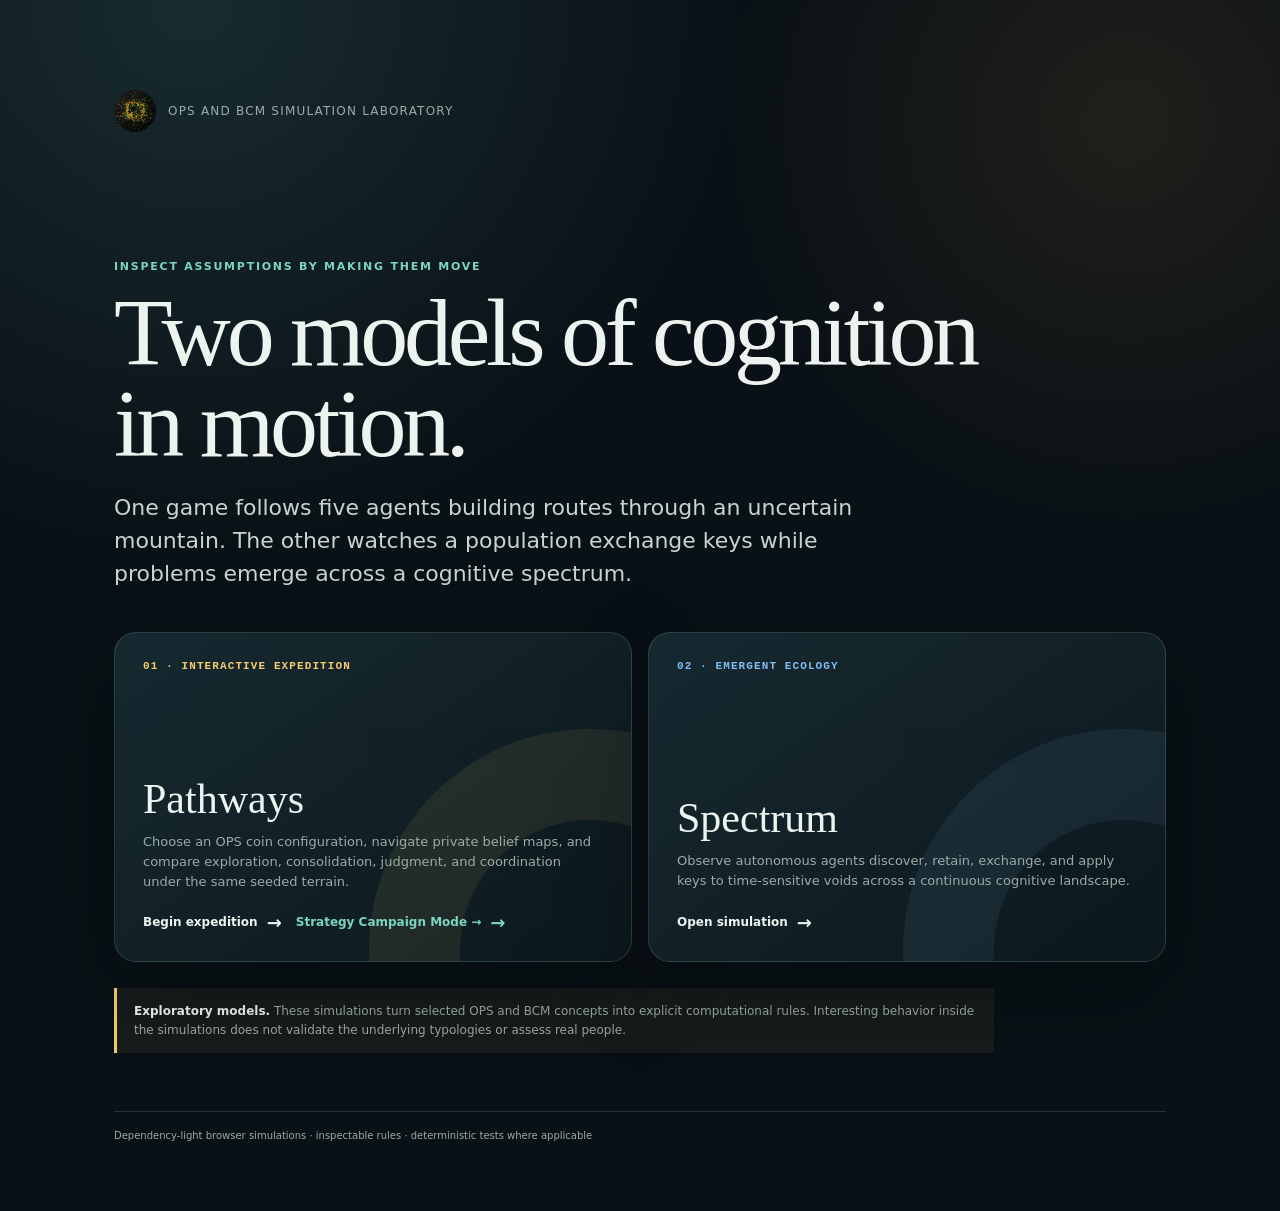
==== commit 49e64250: "feat(pathways): implement browser campaign UI shell & action inspector (#24)" ====
--- a/index.html
+++ b/index.html
@@ -50,7 +50,10 @@
         <div class="card-copy">
           <h2>Pathways</h2>
           <p>Choose an OPS coin configuration, navigate private belief maps, and compare exploration, consolidation, judgment, and coordination under the same seeded terrain.</p>
-          <span class="enter">Begin expedition</span>
+          <div style="display: flex; gap: 14px;">
+            <span class="enter">Begin expedition</span>
+            <span class="enter" style="color: var(--teal);" onclick="event.preventDefault(); window.location.href='pathways/campaign.html';">Strategy Campaign Mode →</span>
+          </div>
         </div>
       </a>
 
